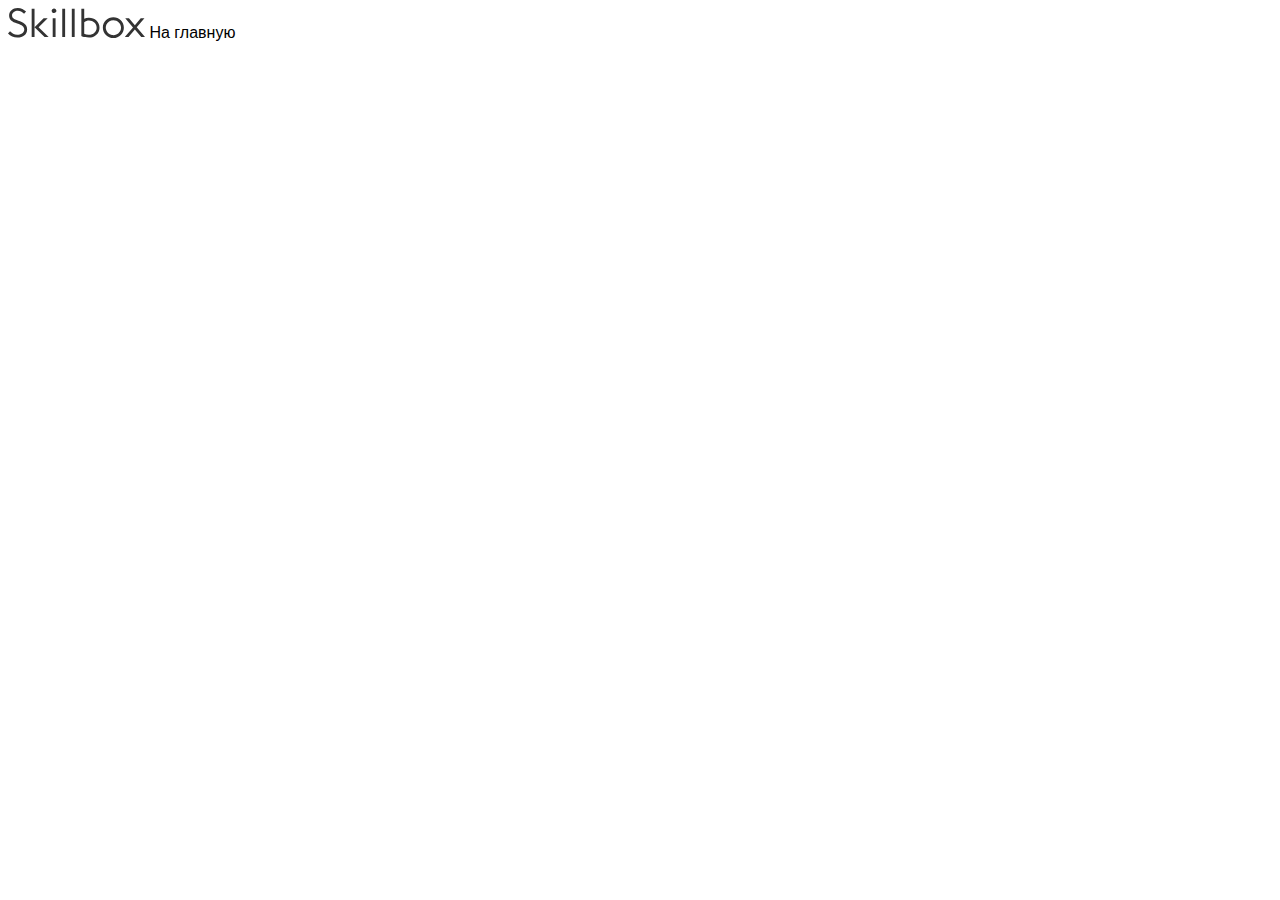
==== modules.html @ 5b6f6176 "started new modules page" ====
<!DOCTYPE html>
<html lang="en">

<head>
    <meta charset="UTF-8">
    <meta http-equiv="X-UA-Compatible" content="IE=edge">
    <meta name="viewport" content="width=device-width, initial-scale=1.0">
    <link rel="stylesheet" href="./css/style.css">
    <title>Modules</title>
</head>

<body>
    <header class="modules-header">
        <a class="logo-wrapper" target="_blank" rel="noopener" href="https://skillbox.ru/">
            <img src="img/logo-dark.svg" alt="логотип Skillbox">
        </a>
        <a href="index.html" class="link-back">На главную</a>
    </header>
</body>

</html>
---- css/style.css ----
html {
  box-sizing: border-box;
}

*,
*::before,
*::after {
  box-sizing: inherit;
}

a {
  color: inherit;
  text-decoration: none;
}

img {
  max-width: 100%;
}

body {
  font-family: Arial, Verdana, sans-serif;
}

p,
h2,
h3,
ul,
li {
  margin: 0;
}

.figure {
  font-size: 0;
}

.main-content {
  display: flex;
  flex-direction: column;
  align-items: center;
  justify-content: center;
  min-height: 100vh;
  color: #fff;
  background-color: #070217;
}

.logo-wrapper {
  margin-bottom: 50px;
}

.nav {
  margin: 0 auto 50px;
}

.nav__link {
  font-weight: 700;
  font-size: 18px;
  background-color: #3f2aff;
  color: white;
  display: inline-block;
  padding: 24px 49px;
}

.nav__link:not(:last-child) {
  margin-right: 25px;
}

.nav__download-link {
  background-image: url('../img/download.png');
  background-position: left center;
  background-repeat: no-repeat;
  padding-left: 30px;
  color: #3f2aff;
}

.container {
  margin: 0 auto;
  padding: 80px 0;
  width: 1170px;
}

.main-header {
  margin: 0 0 40px;
  font-weight: 400;
  font-size: 60px;
  line-height: 60px;
  color: #333;
}

.sub-header {
  margin: 0 0 10px;
  font-size: 40px;
  line-height: 46px;
  color: #333;
}

.section-header {
  font-weight: 400;
  font-size: 30px;
  line-height: 34px;
  color: #333;
}

.article-paragraph {
  margin-bottom: 40px;
  width: 872px;
  font-weight: 400px;
  font-size: 20px;
  line-height: 32px;
  color: #333;
}

.article-paragraph_type_strong {
  -webkit-border-radius: 20px;
  -moz-border-radius: 20px;
  -ms-border-radius: 20px;
  -o-border-radius: 20px;
  border-radius: 20px;
  padding: 50px 95px;
  width: 100%;
  font-weight: 700;
  font-size: 30px;
  color: white;
  background-color: #3f2aff;
}

.grey-block {
  border-radius: 20px;
  padding: 30px;
  background-color: #f3f3f3;
  background-position: right center;
  background-repeat: no-repeat;
}

.grey-block_decoration_books {
  background-image: url('../img/decorate-1.png');
}

.grey-block_decoration_star {
  background-image: url('../img/decorate-2.png');
}

.grey-block:not(:last-child) {
  margin: 0 auto 40px;
}

.grey-block__paragraph {
  min-width: 692px;
}

.grey-block__paragraph:last-child {
  margin-bottom: 0;
}

.list {
  padding-left: 15px;
}

.list__element:not(:last-child) {
  margin: 0 0 20px;
}

.list__element a {
  color: #3f2aff;
  border-bottom: 1px solid #3f2aff;
  font-size: 20px;
}

.list__element::marker {
  color: #3f2aff;
}

.picture {
  margin: 0 0 40px;
}

.figure {
  display: inline-block;
  margin: 0 0 40px;
  width: 872px;
}

.figure__caption {
  border: 1px solid #b6b6b6;
  border-top: none;
  font-size: 14px;
  font-weight: 400;
  padding: 19px 0;
  text-align: center;
}
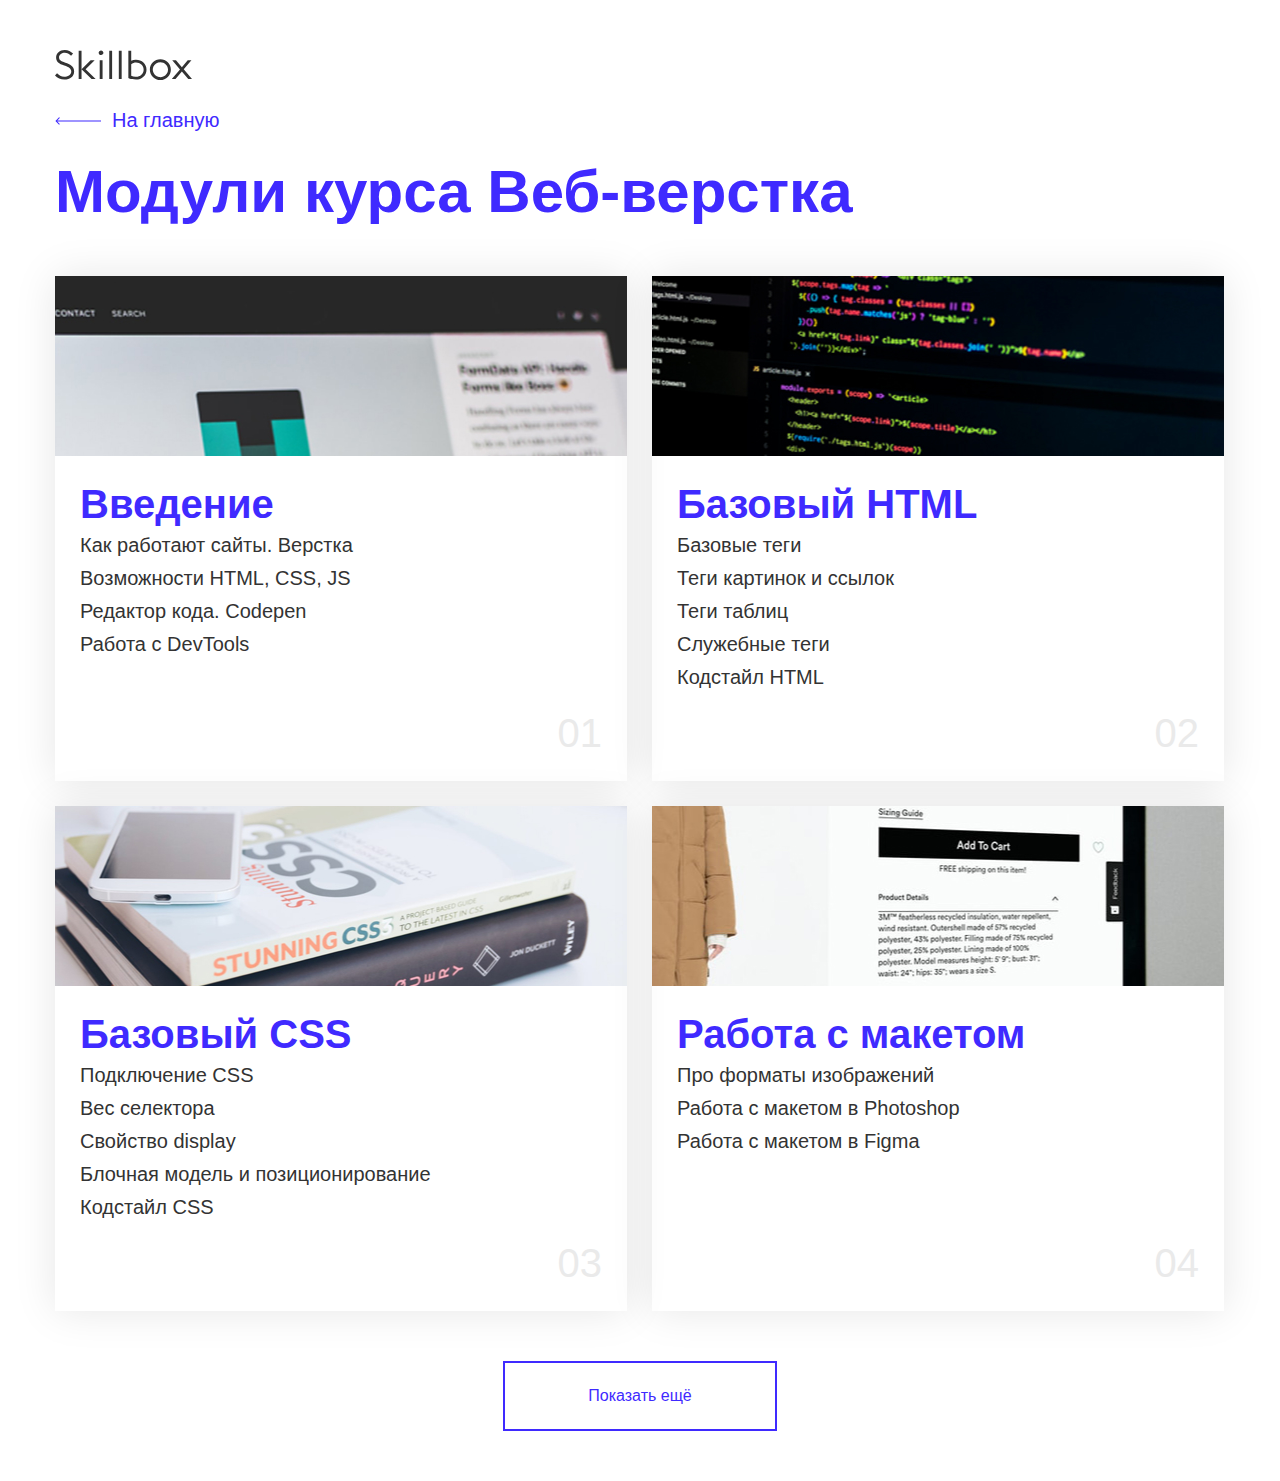
==== commit 7838ace5: "finished styling" ====
--- a/modules.html
+++ b/modules.html
@@ -5,17 +5,61 @@
     <meta charset="UTF-8">
     <meta http-equiv="X-UA-Compatible" content="IE=edge">
     <meta name="viewport" content="width=device-width, initial-scale=1.0">
+    <link rel="stylesheet" href="./css/normalize.css">
     <link rel="stylesheet" href="./css/style.css">
     <title>Modules</title>
 </head>
 
 <body>
     <header class="modules-header">
-        <a class="logo-wrapper" target="_blank" rel="noopener" href="https://skillbox.ru/">
+        <a class="logo-dark" target="_blank" rel="noopener" href="https://skillbox.ru/">
             <img src="img/logo-dark.svg" alt="логотип Skillbox">
         </a>
         <a href="index.html" class="link-back">На главную</a>
     </header>
+    <main class="modules-main">
+        <h1 class="modules-main-header">Модули курса Веб-верстка</h1>
+        <ol class="modules">
+            <li class="modules-item modules-item__type_intro">
+                <h2 class="module-header">Введение</h2>
+                <ol class="module-topics">
+                    <li class="module-topic">Как работают сайты. Верстка</li>
+                    <li class="module-topic">Возможности HTML, CSS, JS</li>
+                    <li class="module-topic">Редактор кода. Codepen</li>
+                    <li class="module-topic">Работа с DevTools</li>
+                </ol>
+            </li>
+            <li class="modules-item modules-item__type_html">
+                <h2 class="module-header">Базовый HTML</h2>
+                <ol class="module-topics">
+                    <li class="module-topic">Базовые теги</li>
+                    <li class="module-topic">Теги картинок и ссылок</li>
+                    <li class="module-topic">Теги таблиц</li>
+                    <li class="module-topic">Служебные теги</li>
+                    <li class="module-topic">Кодстайл HTML</li>
+                </ol>
+            </li>
+            <li class="modules-item modules-item__type_css">
+                <h2 class="module-header">Базовый CSS</h2>
+                <ol class="module-topics">
+                    <li class="module-topic">Подключение CSS</li>
+                    <li class="module-topic">Вес селектора</li>
+                    <li class="module-topic">Свойство display</li>
+                    <li class="module-topic">Блочная модель и позиционирование</li>
+                    <li class="module-topic">Кодстайл CSS</li>
+                </ol>
+            </li>
+            <li class="modules-item modules-item__type_layout">
+                <h2 class="module-header">Работа с макетом</h2>
+                <ol class="module-topics">
+                    <li class="module-topic">Про форматы изображений</li>
+                    <li class="module-topic">Работа с макетом в Photoshop</li>
+                    <li class="module-topic">Работа с макетом в Figma</li>
+                </ol>
+            </li>
+        </ol>
+        <button class="show-more-button" type="button">Показать ещё</button>
+    </main>
 </body>
 
 </html>
--- a/css/style.css
+++ b/css/style.css
@@ -187,3 +187,120 @@
   padding: 19px 0;
   text-align: center;
 }
+
+.modules-header {
+  display: flex;
+  flex-direction: column;
+  width: 1170px;
+  padding-top: 50px;
+  margin: 0 auto 25px;
+}
+
+.logo-dark {
+  margin-bottom: 25px;
+  display: block;
+}
+
+.link-back {
+  color: #3f2aff;
+  background-image: url(../img/arrow-back.svg);
+  background-repeat: no-repeat;
+  background-position: left center;
+  padding-left: 57px;
+  font-size: 20px;
+  font-weight: 400;
+  line-height: 23px;
+}
+
+.modules-main {
+  width: 1170px;
+  margin: auto;
+}
+
+.modules-main-header {
+  margin: 0 0 50px;
+  color: #3f2aff;
+  font-size: 60px;
+  line-height: 69px;
+  font-weight: 700;
+}
+
+.modules {
+  display: flex;
+  flex-wrap: wrap;
+  flex-direction: row;
+  list-style: none;
+  padding: 0;
+  gap: 25px;
+  counter-reset: module-counter;
+  margin: 0 0 50px;
+}
+
+.modules-item {
+  width: 572px;
+  height: 505px;
+  padding-top: 205px;
+  box-shadow: 0 0 40px rgba(0, 0, 0, 0.1);
+  background-position: top center;
+  background-repeat: no-repeat;
+  counter-increment: module-counter;
+  position: relative;
+}
+
+.modules-item:before {
+  content: counter(module-counter, decimal-leading-zero);
+  position: absolute;
+  right: 25px;
+  bottom: 25px;
+  font-weight: 400;
+  font-size: 40px;
+  line-height: 46px;
+  color: #eaeaea;
+}
+
+.modules-item__type_intro {
+  background-image: url(../img/introduction-module.jpg);
+}
+
+.modules-item__type_html {
+  background-image: url(../img/basic-html-module.jpg);
+}
+
+.modules-item__type_css {
+  background-image: url(../img/basic-css-module.jpg);
+}
+
+.modules-item__type_layout {
+  background-image: url(../img/layout-module.jpg);
+}
+
+.module-header {
+  padding-left: 25px;
+  margin-bottom: 2px;
+  color: #3f2aff;
+  font-weight: 700;
+  font-size: 40px;
+  line-height: 46px;
+}
+
+.module-topics {
+  list-style: none;
+  padding-left: 25px;
+}
+
+.module-topic {
+  font-weight: 400;
+  font-size: 20px;
+  line-height: 165%;
+  color: #333;
+}
+
+.show-more-button {
+  margin: 0 auto 50px;
+  width: 274px;
+  height: 70px;
+  border: 2px solid #3f2aff;
+  color: #3f2aff;
+  display: block;
+  background-color: inherit;
+}
